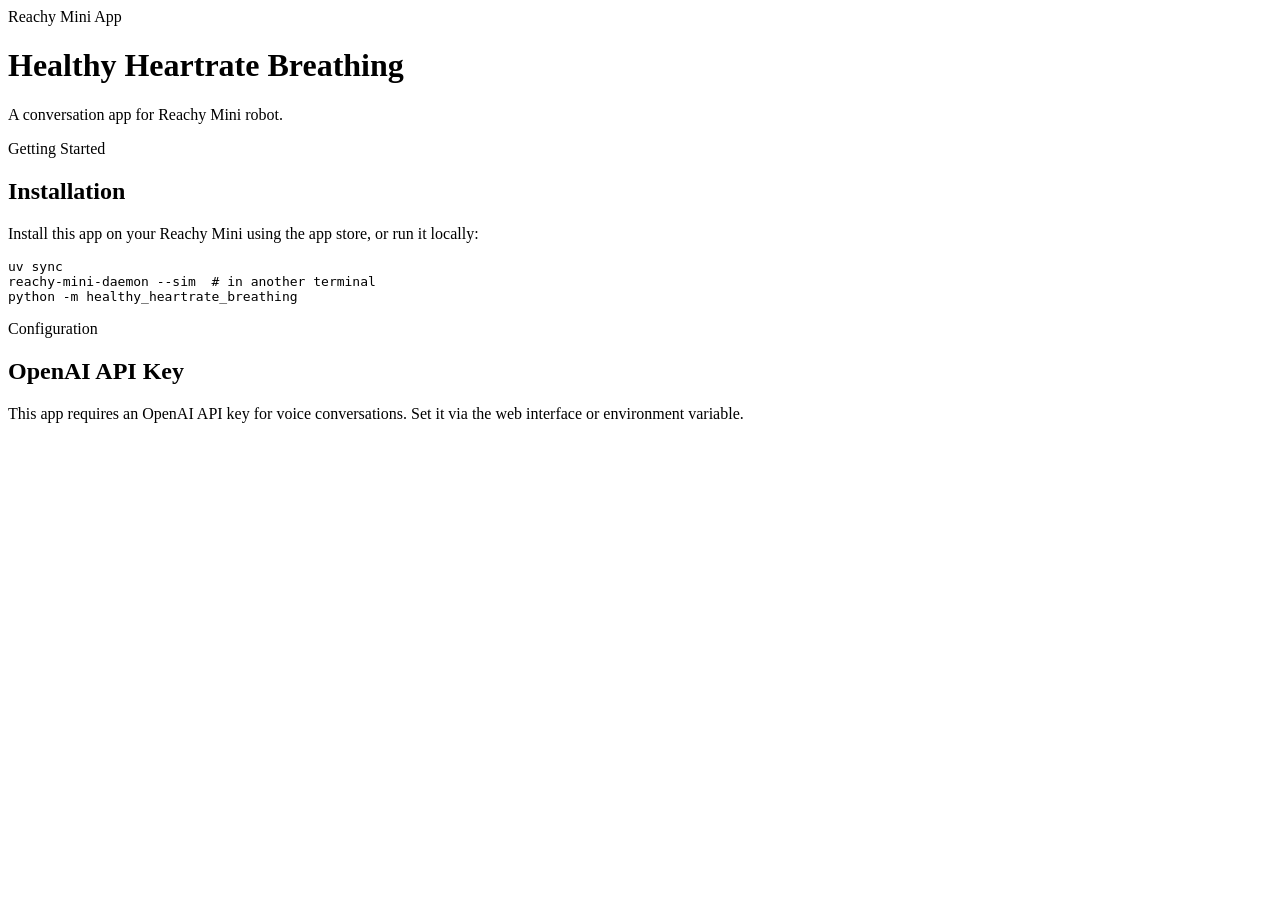
==== index.html @ 05fafa25 "Initial commit" ====
<!doctype html>
<html lang="en">
  <head>
    <meta charset="utf-8" />
    <meta name="viewport" content="width=device-width, initial-scale=1" />
    <title>Healthy Heartrate Breathing</title>
    <link rel="stylesheet" href="style.css" />
  </head>
  <body>
    <div class="ambient"></div>
    <div class="container">
      <header class="hero">
        <div class="pill">Reachy Mini App</div>
        <h1>Healthy Heartrate Breathing</h1>
        <p class="subtitle">A conversation app for Reachy Mini robot.</p>
      </header>

      <div class="panel">
        <div class="panel-heading">
          <div>
            <p class="eyebrow">Getting Started</p>
            <h2>Installation</h2>
          </div>
        </div>
        <p class="muted">Install this app on your Reachy Mini using the app store, or run it locally:</p>
        <pre><code>uv sync
reachy-mini-daemon --sim  # in another terminal
python -m healthy_heartrate_breathing</code></pre>
      </div>

      <div class="panel">
        <div class="panel-heading">
          <div>
            <p class="eyebrow">Configuration</p>
            <h2>OpenAI API Key</h2>
          </div>
        </div>
        <p class="muted">This app requires an OpenAI API key for voice conversations. Set it via the web interface or environment variable.</p>
      </div>
    </div>
  </body>
</html>
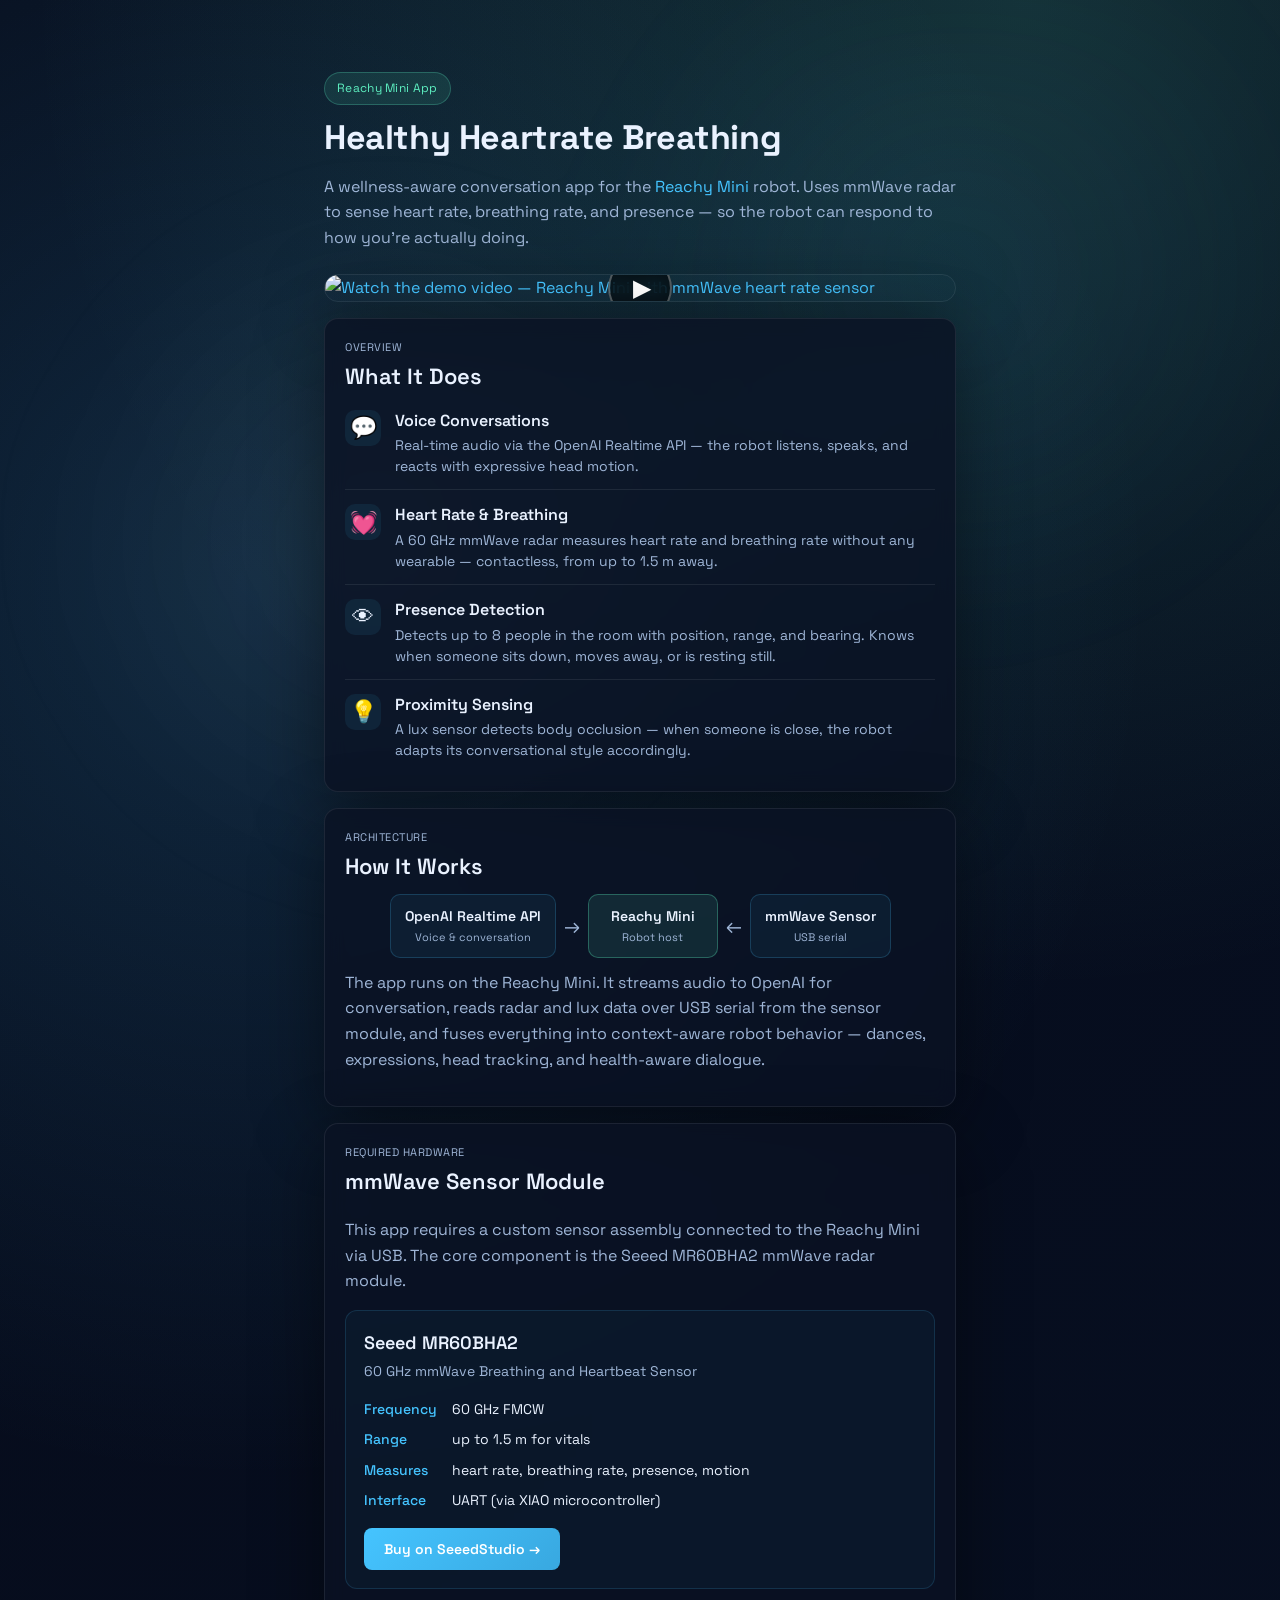
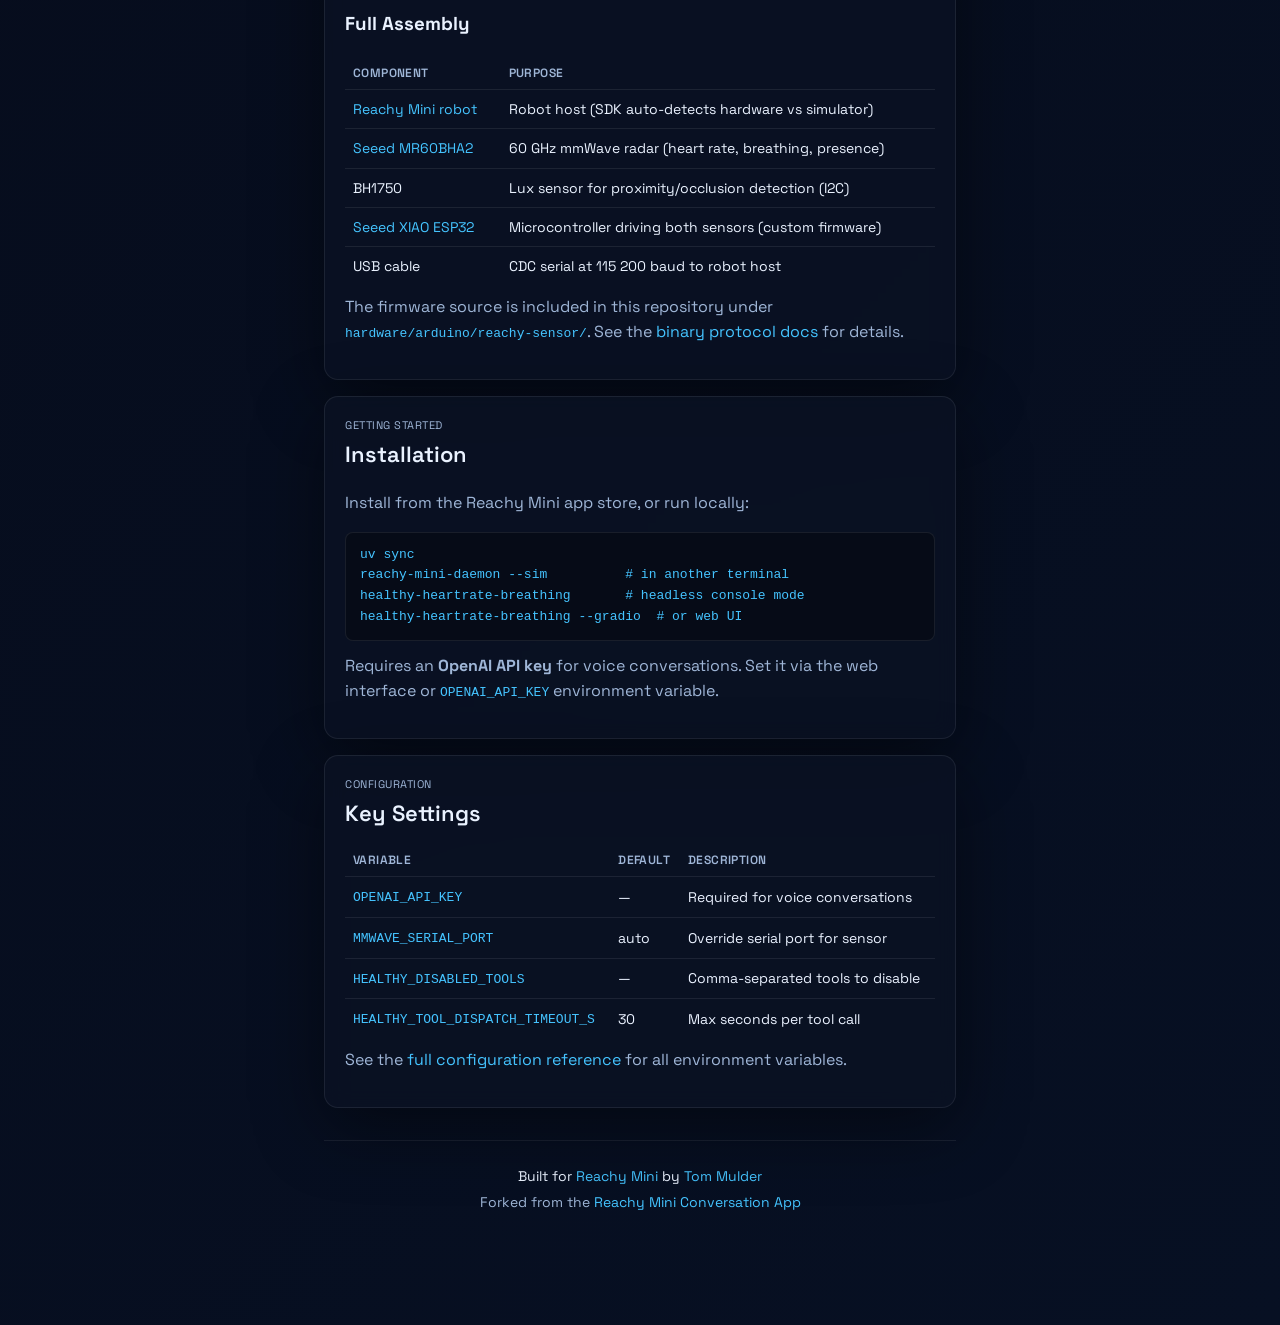
==== commit 72b3660e: "docs: add app homepage with hardware links and SeeedStudio references - Expand index.html into full " ====
--- a/index.html
+++ b/index.html
@@ -3,18 +3,146 @@
   <head>
     <meta charset="utf-8" />
     <meta name="viewport" content="width=device-width, initial-scale=1" />
-    <title>Healthy Heartrate Breathing</title>
+    <title>Healthy Heartrate Breathing — Reachy Mini App</title>
+    <link rel="preconnect" href="https://fonts.googleapis.com" />
+    <link rel="preconnect" href="https://fonts.gstatic.com" crossorigin />
+    <link href="https://fonts.googleapis.com/css2?family=Space+Grotesk:wght@400;500;600;700&display=swap" rel="stylesheet" />
     <link rel="stylesheet" href="style.css" />
   </head>
   <body>
     <div class="ambient"></div>
     <div class="container">
+
+      <!-- Hero -->
       <header class="hero">
         <div class="pill">Reachy Mini App</div>
         <h1>Healthy Heartrate Breathing</h1>
-        <p class="subtitle">A conversation app for Reachy Mini robot.</p>
+        <p class="subtitle">A wellness-aware conversation app for the <a href="https://www.pollen-robotics.com/reachy-mini/" class="link">Reachy Mini</a> robot. Uses mmWave radar to sense heart rate, breathing rate, and presence — so the robot can respond to how you're actually doing.</p>
       </header>
 
+      <!-- Video -->
+      <div class="video-wrap">
+        <a href="https://youtu.be/HkTQhnZpP7Q" target="_blank" rel="noopener">
+          <img src="https://img.youtube.com/vi/HkTQhnZpP7Q/maxresdefault.jpg"
+               alt="Watch the demo video — Reachy Mini with mmWave heart rate sensor"
+               class="video-thumb" />
+          <div class="play-btn" aria-hidden="true">&#9654;</div>
+        </a>
+      </div>
+
+      <!-- What it does -->
+      <div class="panel">
+        <div class="panel-heading">
+          <div>
+            <p class="eyebrow">Overview</p>
+            <h2>What It Does</h2>
+          </div>
+        </div>
+        <ul class="feature-list">
+          <li>
+            <span class="feature-icon">&#128172;</span>
+            <div>
+              <strong>Voice Conversations</strong>
+              <p class="muted">Real-time audio via the OpenAI Realtime API — the robot listens, speaks, and reacts with expressive head motion.</p>
+            </div>
+          </li>
+          <li>
+            <span class="feature-icon">&#128147;</span>
+            <div>
+              <strong>Heart Rate &amp; Breathing</strong>
+              <p class="muted">A 60 GHz mmWave radar measures heart rate and breathing rate without any wearable — contactless, from up to 1.5 m away.</p>
+            </div>
+          </li>
+          <li>
+            <span class="feature-icon">&#128065;</span>
+            <div>
+              <strong>Presence Detection</strong>
+              <p class="muted">Detects up to 8 people in the room with position, range, and bearing. Knows when someone sits down, moves away, or is resting still.</p>
+            </div>
+          </li>
+          <li>
+            <span class="feature-icon">&#128161;</span>
+            <div>
+              <strong>Proximity Sensing</strong>
+              <p class="muted">A lux sensor detects body occlusion — when someone is close, the robot adapts its conversational style accordingly.</p>
+            </div>
+          </li>
+        </ul>
+      </div>
+
+      <!-- How it works -->
+      <div class="panel">
+        <div class="panel-heading">
+          <div>
+            <p class="eyebrow">Architecture</p>
+            <h2>How It Works</h2>
+          </div>
+        </div>
+        <div class="diagram">
+          <div class="diagram-row">
+            <div class="diagram-node">
+              <span class="node-label">OpenAI Realtime API</span>
+              <span class="node-desc">Voice &amp; conversation</span>
+            </div>
+            <div class="diagram-arrow">&#8594;</div>
+            <div class="diagram-node highlight">
+              <span class="node-label">Reachy Mini</span>
+              <span class="node-desc">Robot host</span>
+            </div>
+            <div class="diagram-arrow">&#8592;</div>
+            <div class="diagram-node">
+              <span class="node-label">mmWave Sensor</span>
+              <span class="node-desc">USB serial</span>
+            </div>
+          </div>
+        </div>
+        <p class="muted" style="margin-top: 12px;">The app runs on the Reachy Mini. It streams audio to OpenAI for conversation, reads radar and lux data over USB serial from the sensor module, and fuses everything into context-aware robot behavior — dances, expressions, head tracking, and health-aware dialogue.</p>
+      </div>
+
+      <!-- Hardware -->
+      <div class="panel" id="hardware">
+        <div class="panel-heading">
+          <div>
+            <p class="eyebrow">Required Hardware</p>
+            <h2>mmWave Sensor Module</h2>
+          </div>
+        </div>
+        <p class="muted">This app requires a custom sensor assembly connected to the Reachy Mini via USB. The core component is the Seeed MR60BHA2 mmWave radar module.</p>
+
+        <div class="hardware-card">
+          <div class="hardware-info">
+            <h3>Seeed MR60BHA2</h3>
+            <p class="muted">60 GHz mmWave Breathing and Heartbeat Sensor</p>
+            <ul class="spec-list">
+              <li><span class="spec-label">Frequency</span> 60 GHz FMCW</li>
+              <li><span class="spec-label">Range</span> up to 1.5 m for vitals</li>
+              <li><span class="spec-label">Measures</span> heart rate, breathing rate, presence, motion</li>
+              <li><span class="spec-label">Interface</span> UART (via XIAO microcontroller)</li>
+            </ul>
+            <a href="https://www.seeedstudio.com/MR60BHA2-60GHz-mmWave-Sensor-Breathing-and-Heartbeat-Module-p-5945.html"
+               class="btn" target="_blank" rel="noopener">
+              Buy on SeeedStudio &rarr;
+            </a>
+          </div>
+        </div>
+
+        <h3 style="margin-top: 20px;">Full Assembly</h3>
+        <table class="hw-table">
+          <thead>
+            <tr><th>Component</th><th>Purpose</th></tr>
+          </thead>
+          <tbody>
+            <tr><td><a href="https://www.pollen-robotics.com/reachy-mini/" class="link">Reachy Mini robot</a></td><td>Robot host (SDK auto-detects hardware vs simulator)</td></tr>
+            <tr><td><a href="https://www.seeedstudio.com/MR60BHA2-60GHz-mmWave-Sensor-Breathing-and-Heartbeat-Module-p-5945.html" class="link">Seeed MR60BHA2</a></td><td>60 GHz mmWave radar (heart rate, breathing, presence)</td></tr>
+            <tr><td>BH1750</td><td>Lux sensor for proximity/occlusion detection (I2C)</td></tr>
+            <tr><td><a href="https://www.seeedstudio.com/Seeed-XIAO-ESP32S3-p-5627.html" class="link">Seeed XIAO ESP32</a></td><td>Microcontroller driving both sensors (custom firmware)</td></tr>
+            <tr><td>USB cable</td><td>CDC serial at 115 200 baud to robot host</td></tr>
+          </tbody>
+        </table>
+        <p class="muted" style="margin-top: 8px;">The firmware source is included in this repository under <code>hardware/arduino/reachy-sensor/</code>. See the <a href="hardware/README.md" class="link">binary protocol docs</a> for details.</p>
+      </div>
+
+      <!-- Getting started -->
       <div class="panel">
         <div class="panel-heading">
           <div>
@@ -22,21 +150,42 @@
             <h2>Installation</h2>
           </div>
         </div>
-        <p class="muted">Install this app on your Reachy Mini using the app store, or run it locally:</p>
+        <p class="muted">Install from the Reachy Mini app store, or run locally:</p>
         <pre><code>uv sync
-reachy-mini-daemon --sim  # in another terminal
-python -m healthy_heartrate_breathing</code></pre>
+reachy-mini-daemon --sim          # in another terminal
+healthy-heartrate-breathing       # headless console mode
+healthy-heartrate-breathing --gradio  # or web UI</code></pre>
+        <p class="muted" style="margin-top: 12px;">Requires an <strong>OpenAI API key</strong> for voice conversations. Set it via the web interface or <code>OPENAI_API_KEY</code> environment variable.</p>
       </div>
 
+      <!-- Configuration -->
       <div class="panel">
         <div class="panel-heading">
           <div>
             <p class="eyebrow">Configuration</p>
-            <h2>OpenAI API Key</h2>
+            <h2>Key Settings</h2>
           </div>
         </div>
-        <p class="muted">This app requires an OpenAI API key for voice conversations. Set it via the web interface or environment variable.</p>
+        <table class="hw-table">
+          <thead>
+            <tr><th>Variable</th><th>Default</th><th>Description</th></tr>
+          </thead>
+          <tbody>
+            <tr><td><code>OPENAI_API_KEY</code></td><td>&#8212;</td><td>Required for voice conversations</td></tr>
+            <tr><td><code>MMWAVE_SERIAL_PORT</code></td><td>auto</td><td>Override serial port for sensor</td></tr>
+            <tr><td><code>HEALTHY_DISABLED_TOOLS</code></td><td>&#8212;</td><td>Comma-separated tools to disable</td></tr>
+            <tr><td><code>HEALTHY_TOOL_DISPATCH_TIMEOUT_S</code></td><td>30</td><td>Max seconds per tool call</td></tr>
+          </tbody>
+        </table>
+        <p class="muted" style="margin-top: 8px;">See the <a href="https://github.com/Algoryn/healthy-heartrate-breathing#configuration" class="link">full configuration reference</a> for all environment variables.</p>
       </div>
+
+      <!-- Footer -->
+      <footer class="footer">
+        <p>Built for <a href="https://www.pollen-robotics.com/reachy-mini/" class="link">Reachy Mini</a> by <a href="https://github.com/Algoryn" class="link">Tom Mulder</a></p>
+        <p class="muted">Forked from the <a href="https://huggingface.co/spaces/pollen-robotics/reachy-mini-conversation-app" class="link">Reachy Mini Conversation App</a></p>
+      </footer>
+
     </div>
   </body>
-</html>+</html>
--- a/style.css
+++ b/style.css
@@ -0,0 +1,330 @@
+:root {
+  --bg: #060b1a;
+  --bg-2: #071023;
+  --panel: rgba(11, 18, 36, 0.8);
+  --border: rgba(255, 255, 255, 0.08);
+  --text: #eaf2ff;
+  --muted: #9fb6d7;
+  --accent: #45c4ff;
+  --accent-2: #5ef0c1;
+  --shadow: 0 20px 70px rgba(0, 0, 0, 0.45);
+}
+
+* { box-sizing: border-box; }
+body {
+  margin: 0;
+  min-height: 100vh;
+  font-family: "Space Grotesk", "Inter", "Segoe UI", sans-serif;
+  background: radial-gradient(circle at 20% 20%, rgba(69, 196, 255, 0.16), transparent 35%),
+              radial-gradient(circle at 80% 0%, rgba(94, 240, 193, 0.16), transparent 32%),
+              linear-gradient(135deg, var(--bg), var(--bg-2));
+  color: var(--text);
+  line-height: 1.6;
+}
+
+a { color: var(--accent); text-decoration: none; }
+a:hover { text-decoration: underline; }
+.link { color: var(--accent); }
+
+.ambient {
+  position: fixed;
+  inset: 0;
+  background: radial-gradient(circle at 30% 60%, rgba(255, 255, 255, 0.05), transparent 35%),
+              radial-gradient(circle at 75% 30%, rgba(69, 196, 255, 0.08), transparent 32%);
+  filter: blur(60px);
+  z-index: 0;
+  pointer-events: none;
+}
+
+.container {
+  position: relative;
+  max-width: 680px;
+  margin: 8vh auto;
+  padding: 0 24px 40px;
+  z-index: 1;
+}
+
+/* Hero */
+.hero { margin-bottom: 24px; }
+.hero h1 {
+  margin: 6px 0 8px;
+  font-size: 34px;
+  letter-spacing: -0.4px;
+  font-weight: 700;
+}
+.subtitle {
+  margin: 0;
+  color: var(--muted);
+  line-height: 1.6;
+  font-size: 16px;
+}
+.pill {
+  display: inline-flex;
+  align-items: center;
+  gap: 6px;
+  padding: 6px 12px;
+  border-radius: 999px;
+  background: rgba(94, 240, 193, 0.1);
+  color: var(--accent-2);
+  font-size: 12px;
+  letter-spacing: 0.3px;
+  border: 1px solid rgba(94, 240, 193, 0.25);
+}
+
+/* Video thumbnail */
+.video-wrap {
+  position: relative;
+  border-radius: 14px;
+  overflow: hidden;
+  margin-bottom: 8px;
+  box-shadow: var(--shadow);
+  border: 1px solid var(--border);
+}
+.video-wrap a { display: block; position: relative; }
+.video-thumb {
+  width: 100%;
+  display: block;
+  transition: transform 0.3s ease, filter 0.3s ease;
+}
+.video-wrap:hover .video-thumb {
+  transform: scale(1.02);
+  filter: brightness(0.85);
+}
+.play-btn {
+  position: absolute;
+  top: 50%;
+  left: 50%;
+  transform: translate(-50%, -50%);
+  width: 64px;
+  height: 64px;
+  border-radius: 50%;
+  background: rgba(0, 0, 0, 0.6);
+  backdrop-filter: blur(8px);
+  border: 2px solid rgba(255, 255, 255, 0.3);
+  color: #fff;
+  font-size: 24px;
+  display: flex;
+  align-items: center;
+  justify-content: center;
+  padding-left: 4px;
+  transition: background 0.2s ease, transform 0.2s ease;
+}
+.video-wrap:hover .play-btn {
+  background: rgba(69, 196, 255, 0.4);
+  transform: translate(-50%, -50%) scale(1.08);
+}
+
+/* Panels */
+.panel {
+  background: var(--panel);
+  border: 1px solid var(--border);
+  border-radius: 14px;
+  padding: 20px 20px 18px;
+  box-shadow: var(--shadow);
+  backdrop-filter: blur(10px);
+  margin-top: 16px;
+}
+.panel-heading {
+  display: flex;
+  align-items: center;
+  justify-content: space-between;
+  gap: 12px;
+  margin-bottom: 8px;
+}
+.panel-heading h2 {
+  margin: 2px 0;
+  font-size: 22px;
+  font-weight: 600;
+}
+.eyebrow {
+  margin: 0;
+  text-transform: uppercase;
+  font-size: 11px;
+  letter-spacing: 0.5px;
+  color: var(--muted);
+}
+.muted { color: var(--muted); }
+
+/* Feature list */
+.feature-list {
+  list-style: none;
+  padding: 0;
+  margin: 4px 0 0;
+}
+.feature-list li {
+  display: flex;
+  gap: 14px;
+  padding: 12px 0;
+  border-top: 1px solid var(--border);
+}
+.feature-list li:first-child { border-top: none; padding-top: 4px; }
+.feature-icon {
+  font-size: 22px;
+  flex-shrink: 0;
+  width: 36px;
+  height: 36px;
+  display: flex;
+  align-items: center;
+  justify-content: center;
+  background: rgba(69, 196, 255, 0.08);
+  border-radius: 10px;
+  margin-top: 2px;
+}
+.feature-list strong {
+  display: block;
+  margin-bottom: 2px;
+  font-weight: 600;
+}
+.feature-list p {
+  margin: 0;
+  font-size: 14px;
+  line-height: 1.5;
+}
+
+/* Architecture diagram */
+.diagram { margin-top: 8px; }
+.diagram-row {
+  display: flex;
+  align-items: center;
+  justify-content: center;
+  gap: 8px;
+  flex-wrap: wrap;
+}
+.diagram-node {
+  background: rgba(69, 196, 255, 0.06);
+  border: 1px solid rgba(69, 196, 255, 0.2);
+  border-radius: 10px;
+  padding: 10px 14px;
+  text-align: center;
+  min-width: 130px;
+}
+.diagram-node.highlight {
+  background: rgba(94, 240, 193, 0.1);
+  border-color: rgba(94, 240, 193, 0.3);
+}
+.node-label {
+  display: block;
+  font-weight: 600;
+  font-size: 14px;
+}
+.node-desc {
+  display: block;
+  font-size: 11px;
+  color: var(--muted);
+  margin-top: 2px;
+}
+.diagram-arrow {
+  font-size: 20px;
+  color: var(--muted);
+  flex-shrink: 0;
+}
+
+/* Hardware card */
+.hardware-card {
+  margin-top: 14px;
+  background: rgba(69, 196, 255, 0.04);
+  border: 1px solid rgba(69, 196, 255, 0.15);
+  border-radius: 12px;
+  padding: 18px;
+}
+.hardware-info h3 {
+  margin: 0 0 2px;
+  font-size: 18px;
+  font-weight: 600;
+}
+.hardware-info > .muted { margin: 0; font-size: 14px; }
+
+.spec-list {
+  list-style: none;
+  padding: 0;
+  margin: 12px 0;
+}
+.spec-list li {
+  font-size: 14px;
+  padding: 4px 0;
+  display: flex;
+  gap: 8px;
+}
+.spec-label {
+  color: var(--accent);
+  font-weight: 500;
+  min-width: 80px;
+  flex-shrink: 0;
+}
+
+.btn {
+  display: inline-flex;
+  align-items: center;
+  gap: 6px;
+  padding: 10px 20px;
+  border-radius: 8px;
+  background: linear-gradient(135deg, var(--accent), #38a8e0);
+  color: #fff;
+  font-weight: 600;
+  font-size: 14px;
+  text-decoration: none;
+  transition: opacity 0.2s ease, transform 0.15s ease;
+  border: none;
+}
+.btn:hover {
+  opacity: 0.9;
+  transform: translateY(-1px);
+  text-decoration: none;
+}
+
+/* Tables */
+.hw-table {
+  width: 100%;
+  border-collapse: collapse;
+  margin-top: 12px;
+  font-size: 14px;
+}
+.hw-table th {
+  text-align: left;
+  font-weight: 600;
+  font-size: 12px;
+  text-transform: uppercase;
+  letter-spacing: 0.4px;
+  color: var(--muted);
+  padding: 6px 8px;
+  border-bottom: 1px solid var(--border);
+}
+.hw-table td {
+  padding: 8px 8px;
+  border-bottom: 1px solid var(--border);
+}
+.hw-table tr:last-child td { border-bottom: none; }
+
+/* Code */
+pre {
+  background: rgba(0, 0, 0, 0.3);
+  border: 1px solid var(--border);
+  border-radius: 8px;
+  padding: 12px 14px;
+  overflow-x: auto;
+  margin: 12px 0 0;
+}
+code {
+  font-family: "SF Mono", "Fira Code", monospace;
+  font-size: 13px;
+  color: var(--accent);
+}
+
+/* Footer */
+.footer {
+  margin-top: 32px;
+  padding-top: 20px;
+  border-top: 1px solid var(--border);
+  text-align: center;
+  font-size: 14px;
+}
+.footer p { margin: 4px 0; }
+
+/* Responsive */
+@media (max-width: 760px) {
+  .hero h1 { font-size: 26px; }
+  .container { margin: 4vh auto; }
+  .diagram-row { flex-direction: column; gap: 4px; }
+  .diagram-arrow { transform: rotate(90deg); }
+  .hw-table { font-size: 13px; }
+}
